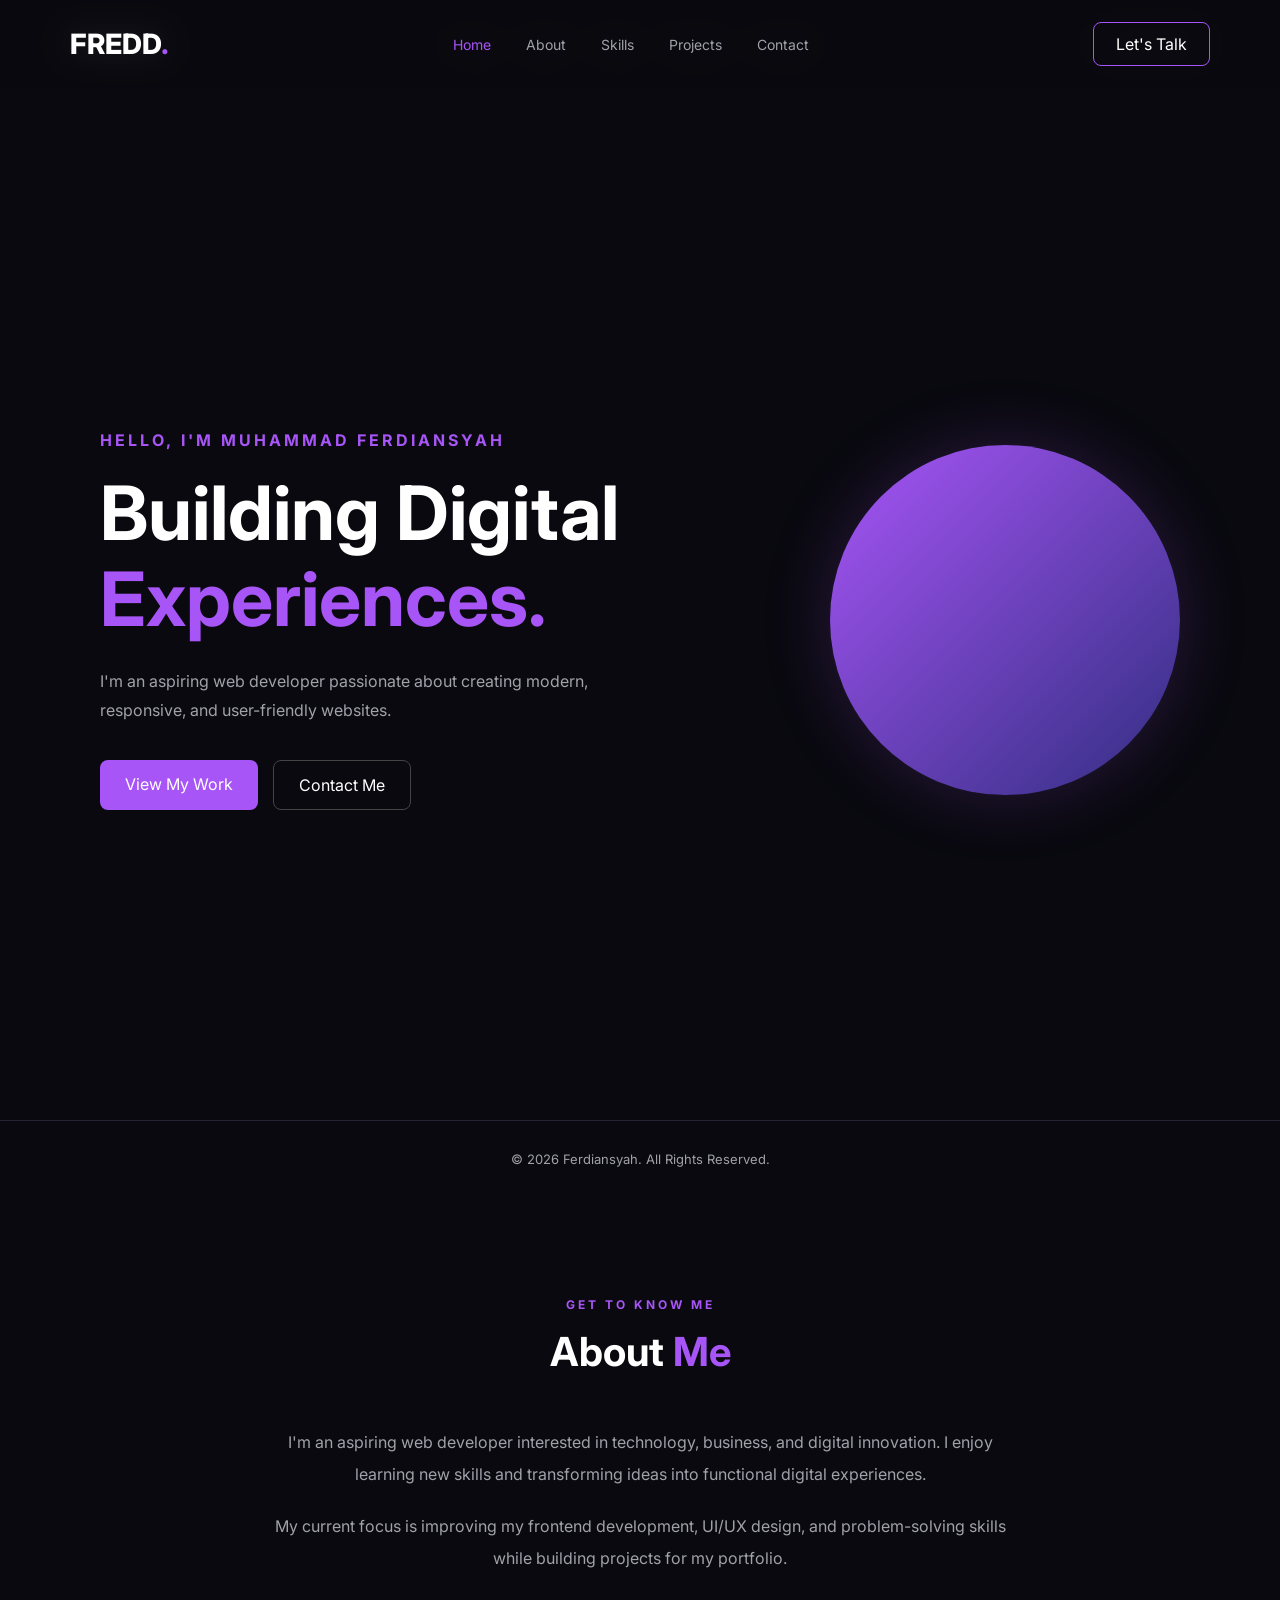
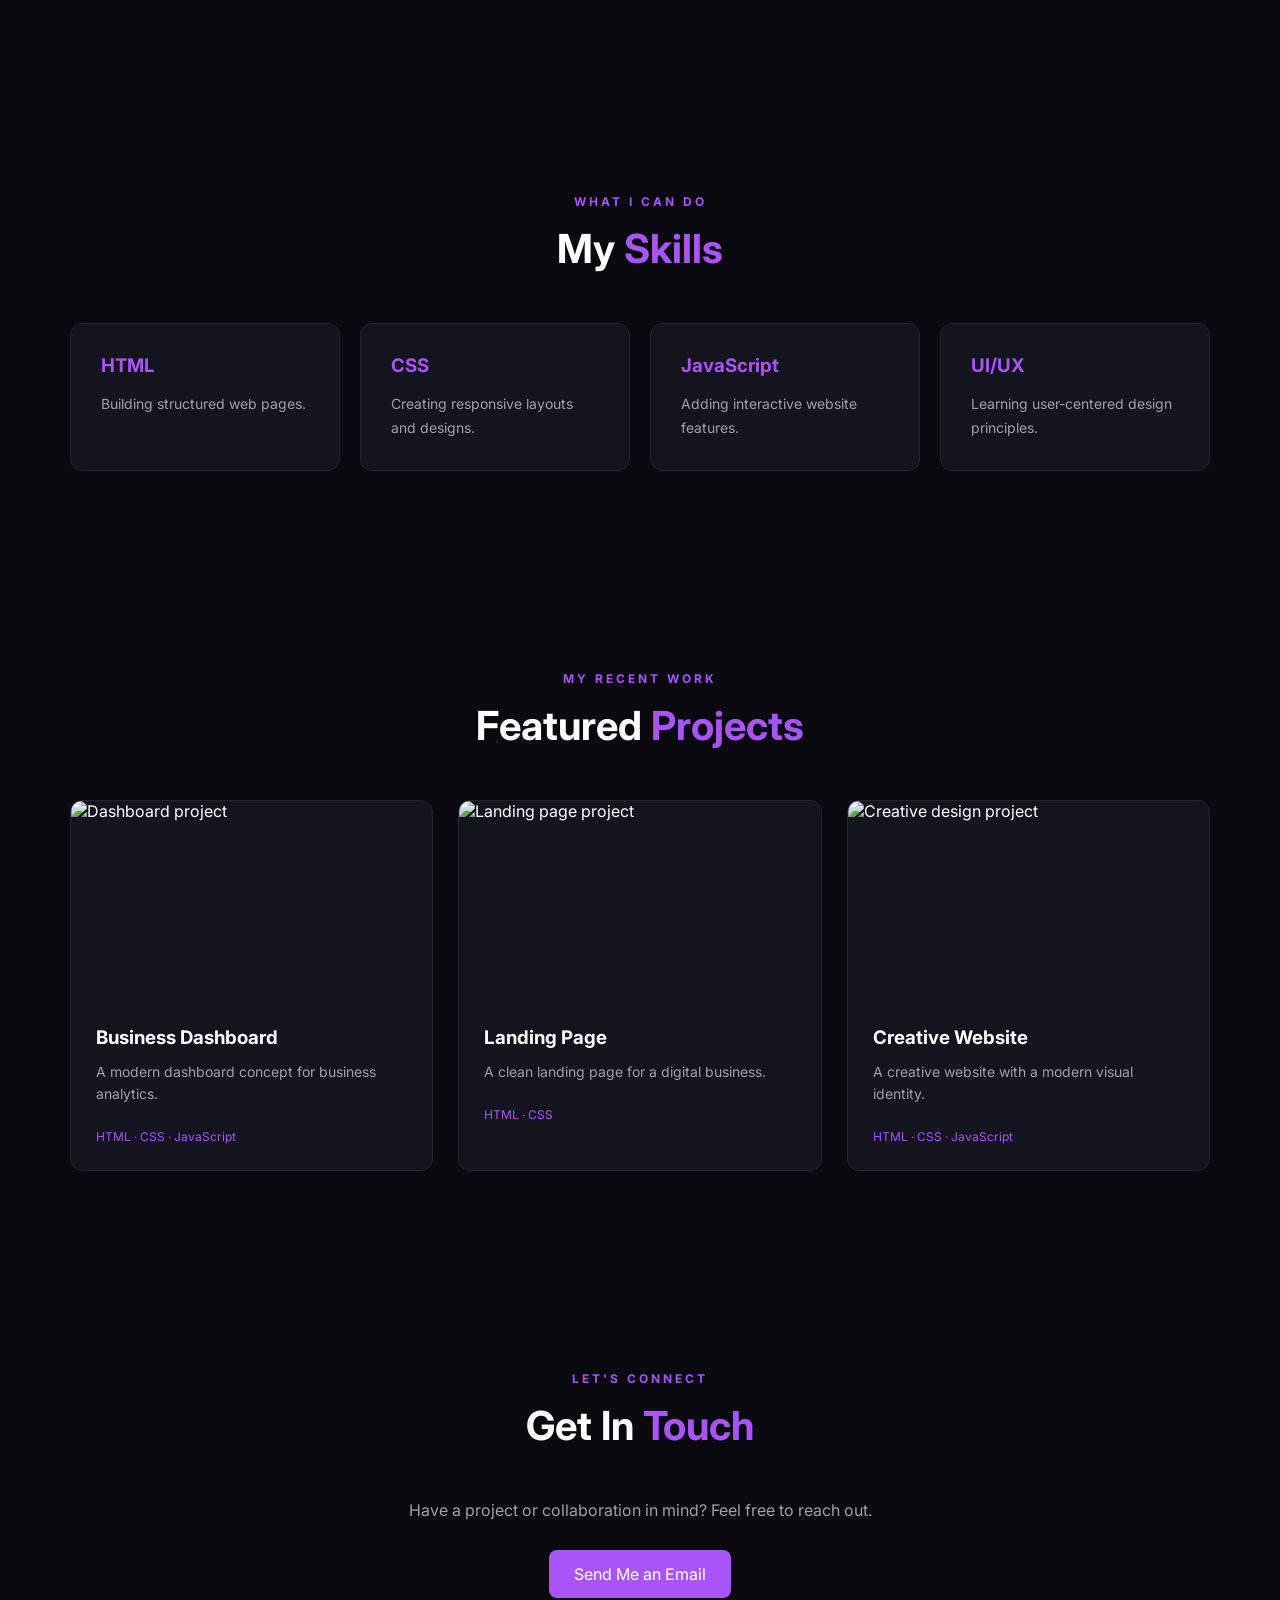
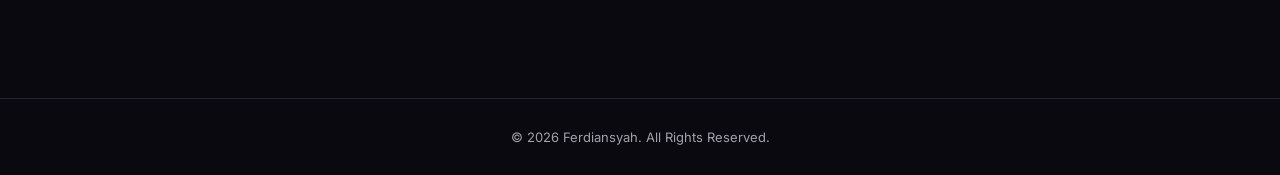
==== index.html @ d8b0e669 "Upload website files" ====
<!DOCTYPE html>
<html lang="en">
<head>
    <meta charset="UTF-8">
    <meta name="viewport" content="width=device-width, initial-scale=1.0">
    <meta name="description" content="Personal portfolio of a freelance web developer.">
    <title>My Portfolio | Web Developer</title>

    <link rel="stylesheet" href="style.css">

    <link rel="preconnect" href="https://fonts.googleapis.com">
    <link rel="preconnect" href="https://fonts.gstatic.com" crossorigin>
    <link href="https://fonts.googleapis.com/css2?family=Inter:wght@400;500;600;700;800&display=swap" rel="stylesheet">
</head>

<body>

    <!-- NAVBAR -->
    <header>
        <nav class="navbar">
            <a href="#" class="logo">FREDD<span>.</span></a>

            <ul class="nav-links" id="navLinks">
                <li><a href="#home">Home</a></li>
                <li><a href="#about">About</a></li>
                <li><a href="#skills">Skills</a></li>
                <li><a href="#projects">Projects</a></li>
                <li><a href="#contact">Contact</a></li>
            </ul>

            <a href="#contact" class="nav-button">Let's Talk</a>

            <button class="menu-toggle" id="menuToggle"
                aria-label="Toggle navigation">☰</button>
        </nav>
    </header>

<!DOCTYPE html>
<html lang="en">
<head>
    <meta charset="UTF-8">
    <meta name="viewport" content="width=device-width, initial-scale=1.0">
    <title>Home | Muhammad Ferdiansyah</title>
    <link rel="stylesheet" href="style.css">
</head>
<body>

<header>
    <nav class="navbar">
        <a href="index.html" class="logo">FREDD<span>.</span></a>

        <ul class="nav-links" id="navLinks">
            <li><a class="active" href="index.html">Home</a></li>
            <li><a href="about.html">About</a></li>
            <li><a href="skills.html">Skills</a></li>
            <li><a href="projects.html">Projects</a></li>
            <li><a href="contact.html">Contact</a></li>
        </ul>

        <a href="contact.html" class="nav-button">Let's Talk</a>
        <button class="menu-toggle" id="menuToggle">☰</button>
    </nav>
</header>

<main class="page-container">
    <section class="hero">
        <div class="hero-content">
            <p class="intro">HELLO, I'M MUHAMMAD FERDIANSYAH</p>

            <h1>
                Building Digital
                <span>Experiences.</span>
            </h1>

            <p class="hero-description">
                I'm an aspiring web developer passionate about
                creating modern, responsive, and user-friendly websites.
            </p>

            <div class="hero-buttons">
                <a href="projects.html" class="primary-btn">
                    View My Work
                </a>

                <a href="contact.html" class="secondary-btn">
                    Contact Me
                </a>
            </div>
        </div>

        <div class="hero-image">
            <div class="image-circle">
                <img src="photo/photo2.jpg" alt="My Profile">
            </div>
        </div>
    </section>
</main>

<footer>
    <p>© 2026 Ferdiansyah. All Rights Reserved.</p>
</footer>

<script src="script.js"></script>
</body>
</html>




    <!-- ABOUT -->
    <section class="about section" id="about">

        <div class="section-heading">
            <p>GET TO KNOW ME</p>
            <h2>About <span>Me</span></h2>
        </div>

        <div class="about-content">
            <p>
                I'm an aspiring web developer interested in technology,
                business, and digital innovation.

                I enjoy learning new skills and transforming ideas
                into functional digital experiences.
            </p>

            <p>
                My current focus is improving my frontend development,
                UI/UX design, and problem-solving skills while building
                projects for my portfolio.
            </p>
        </div>

    </section>

    <!-- SKILLS -->
    <section class="skills section" id="skills">

        <div class="section-heading">
            <p>WHAT I CAN DO</p>
            <h2>My <span>Skills</span></h2>
        </div>

        <div class="skills-grid">

            <div class="skill-card">
                <h3>HTML</h3>
                <p>Building structured web pages.</p>
            </div>

            <div class="skill-card">
                <h3>CSS</h3>
                <p>Creating responsive layouts and designs.</p>
            </div>

            <div class="skill-card">
                <h3>JavaScript</h3>
                <p>Adding interactive website features.</p>
            </div>

            <div class="skill-card">
                <h3>UI/UX</h3>
                <p>Learning user-centered design principles.</p>
            </div>

        </div>

    </section>

    <!-- PROJECTS -->
    <section class="projects section" id="projects">

        <div class="section-heading">
            <p>MY RECENT WORK</p>
            <h2>Featured <span>Projects</span></h2>
        </div>

        <div class="project-grid">

            <div class="project-card">
                <div class="project-image">
                    <img src="https://images.unsplash.com/photo-1460925895917-afdab827c52f?w=800"
                        alt="Dashboard project">
                </div>

                <div class="project-info">
                    <h3>Business Dashboard</h3>
                    <p>A modern dashboard concept for business analytics.</p>
                    <span>HTML · CSS · JavaScript</span>
                </div>
            </div>

            <div class="project-card">
                <div class="project-image">
                    <img src="https://images.unsplash.com/photo-1559028006-448665bd7c7f?w=800"
                        alt="Landing page project">
                </div>

                <div class="project-info">
                    <h3>Landing Page</h3>
                    <p>A clean landing page for a digital business.</p>
                    <span>HTML · CSS</span>
                </div>
            </div>

            <div class="project-card">
                <div class="project-image">
                    <img src="https://images.unsplash.com/photo-1558655146-d09347e92766?w=800"
                        alt="Creative design project">
                </div>

                <div class="project-info">
                    <h3>Creative Website</h3>
                    <p>A creative website with a modern visual identity.</p>
                    <span>HTML · CSS · JavaScript</span>
                </div>
            </div>

        </div>

    </section>

    <!-- CONTACT -->
    <section class="contact section" id="contact">

        <div class="section-heading">
            <p>LET'S CONNECT</p>
            <h2>Get In <span>Touch</span></h2>
        </div>

        <p class="contact-description">
            Have a project or collaboration in mind?
            Feel free to reach out.
        </p>


        <a href="mailto:muhammad208ferdiansyah@gmail.com?subject=Project%20Inquiry"
   class="primary-btn">
    Send Me an Email
</a>

    </section>

    <!-- FOOTER -->
    <footer>
        <p>© 2026 Ferdiansyah. All Rights Reserved.</p>
    </footer>

    <script src="script.js"></script>

</body>
</html>
---- style.css ----
/* GENERAL */

* {
    margin: 0;
    padding: 0;
    box-sizing: border-box;
    scroll-behavior: smooth;
}

body {
    font-family: 'Inter', sans-serif;
    background: #09090f;
    color: #ffffff;
}

:root {
    --purple: #a855f7;
    --dark: #09090f;
    --card: #14141f;
    --gray: #a1a1aa;
}

a {
    text-decoration: none;
    color: inherit;
}

/* NAVBAR */

header {
    position: fixed;
    width: 100%;
    top: 0;
    z-index: 1000;
    background: rgba(9, 9, 15, 0.9);
    backdrop-filter: blur(15px);
}

.navbar {
    max-width: 1200px;
    margin: auto;
    padding: 22px 30px;
    display: flex;
    justify-content: space-between;
    align-items: center;
}

.logo {
    font-size: 28px;
    font-weight: 800;
}

.logo span {
    color: var(--purple);
}

.nav-links {
    display: flex;
    list-style: none;
    gap: 35px;
}

.nav-links a {
    color: var(--gray);
    font-size: 14px;
    transition: 0.3s;
}

.nav-links a:hover {
    color: var(--purple);
}

.nav-button {
    padding: 11px 22px;
    border: 1px solid var(--purple);
    border-radius: 8px;
    color: white;
    transition: 0.3s;
}

.nav-button:hover {
    background: var(--purple);
}

.menu-toggle {
    display: none;
    color: white;
    background: none;
    border: none;
    font-size: 25px;
    cursor: pointer;
}

/* HERO */

.hero {
    min-height: 100vh;
    max-width: 1200px;
    margin: auto;
    padding: 140px 30px 80px;
    display: flex;
    align-items: center;
    justify-content: space-between;
    gap: 50px;
}

.hero-content {
    max-width: 650px;
}

.intro {
    color: var(--purple);
    font-weight: 700;
    letter-spacing: 3px;
    margin-bottom: 20px;
}

.hero h1 {
    font-size: clamp(42px, 6vw, 75px);
    line-height: 1.15;
    margin-bottom: 25px;
}

.hero h1 span,
.section-heading h2 span {
    color: var(--purple);
}

.hero-description {
    color: var(--gray);
    line-height: 1.8;
    max-width: 520px;
    margin-bottom: 35px;
}

.hero-buttons {
    display: flex;
    gap: 15px;
    flex-wrap: wrap;
}

.primary-btn,
.secondary-btn {
    display: inline-block;
    padding: 14px 25px;
    border-radius: 8px;
    transition: 0.3s;
}

.primary-btn {
    background: var(--purple);
    color: white;
}

.primary-btn:hover {
    background: #9333ea;
    transform: translateY(-3px);
}

.secondary-btn {
    border: 1px solid #444;
}

.secondary-btn:hover {
    border-color: var(--purple);
}

.hero-image {
    width: 350px;
    height: 350px;
    border-radius: 50%;
    background: linear-gradient(135deg, #a855f7, #312e81);
    padding: 8px;
    box-shadow: 0 0 70px rgba(168, 85, 247, 0.2);
    flex-shrink: 0;
}

.image-circle {
    width: 100%;
    height: 100%;
    border-radius: 50%;
    overflow: hidden;
}

.image-circle img {
    width: 100%;
    height: 100%;
    object-fit: cover;
}

/* SECTIONS */

.section {
    max-width: 1200px;
    margin: auto;
    padding: 100px 30px;
}

.section-heading {
    text-align: center;
    margin-bottom: 50px;
}

.section-heading p {
    color: var(--purple);
    font-size: 12px;
    font-weight: 700;
    letter-spacing: 3px;
    margin-bottom: 15px;
}

.section-heading h2 {
    font-size: 40px;
}

/* ABOUT */

.about-content {
    max-width: 750px;
    margin: auto;
    text-align: center;
    color: var(--gray);
    line-height: 2;
}

.about-content p {
    margin-bottom: 20px;
}

/* SKILLS */

.skills-grid {
    display: grid;
    grid-template-columns: repeat(4, 1fr);
    gap: 20px;
}

.skill-card {
    background: var(--card);
    border: 1px solid #242432;
    padding: 30px;
    border-radius: 12px;
    transition: 0.3s;
}

.skill-card:hover {
    transform: translateY(-8px);
    border-color: var(--purple);
}

.skill-card h3 {
    color: var(--purple);
    margin-bottom: 15px;
}

.skill-card p {
    color: var(--gray);
    line-height: 1.7;
    font-size: 14px;
}

/* PROJECTS */

.project-grid {
    display: grid;
    grid-template-columns: repeat(3, 1fr);
    gap: 25px;
}

.project-card {
    background: var(--card);
    border: 1px solid #242432;
    border-radius: 12px;
    overflow: hidden;
    transition: 0.3s;
}

.project-card:hover {
    transform: translateY(-8px);
    border-color: var(--purple);
}

.project-image {
    height: 200px;
    overflow: hidden;
}

.project-image img {
    width: 100%;
    height: 100%;
    object-fit: cover;
    transition: 0.4s;
}

.project-card:hover img {
    transform: scale(1.08);
}

.project-info {
    padding: 25px;
}

.project-info h3 {
    margin-bottom: 12px;
}

.project-info p {
    color: var(--gray);
    line-height: 1.6;
    font-size: 14px;
    margin-bottom: 20px;
}

.project-info span {
    color: var(--purple);
    font-size: 12px;
}

/* CONTACT */

.contact {
    text-align: center;
}

.contact-description {
    color: var(--gray);
    margin-bottom: 30px;
}

/* FOOTER */

footer {
    text-align: center;
    padding: 30px;
    border-top: 1px solid #242432;
    color: var(--gray);
    font-size: 13px;
}

/* RESPONSIVE */

@media (max-width: 850px) {

    .hero {
        flex-direction: column-reverse;
        text-align: center;
    }

    .hero-buttons {
        justify-content: center;
    }

    .hero-image {
        width: 250px;
        height: 250px;
    }

    .skills-grid {
        grid-template-columns: repeat(2, 1fr);
    }

    .project-grid {
        grid-template-columns: repeat(2, 1fr);
    }

}

@media (max-width: 600px) {

    .nav-links {
        display: none;
        position: absolute;
        top: 75px;
        left: 0;
        width: 100%;
        background: #14141f;
        flex-direction: column;
        text-align: center;
        padding: 25px;
        gap: 25px;
    }

    .nav-links.active {
        display: flex;
    }

    .nav-button {
        display: none;
    }

    .menu-toggle {
        display: block;
    }

    .skills-grid,
    .project-grid {
        grid-template-columns: 1fr;
    }

    .hero h1 {
        font-size: 42px;
    }

    .section-heading h2 {
        font-size: 32px;
    }

}

/* MULTI-PAGE LAYOUT */

.page-container {
    min-height: 80vh;
    max-width: 1200px;
    margin: auto;
    padding: 140px 30px 80px;
}

.page-intro {
    text-align: center;
    margin-bottom: 70px;
}

.page-intro h1 {
    font-size: 55px;
    margin: 15px 0;
}

.page-intro h1 span {
    color: var(--purple);
}

.page-intro > p:last-child {
    color: var(--gray);
    line-height: 1.8;
}

/* ACTIVE NAVIGATION */

.nav-links a.active {
    color: var(--purple);
}

/* ABOUT PAGE */

.about-layout {
    display: grid;
    grid-template-columns: 1fr 1.3fr;
    align-items: center;
    gap: 60px;
}

.about-photo {
    max-width: 350px;
    height: 400px;
    overflow: hidden;
    border-radius: 20px;
    border: 2px solid var(--purple);
}

.about-photo img {
    width: 100%;
    height: 100%;
    object-fit: cover;
}

.about-text h2 {
    font-size: 32px;
    margin-bottom: 25px;
}

.about-text p {
    color: var(--gray);
    line-height: 1.9;
    margin-bottom: 20px;
}

.about-text .primary-btn {
    margin-top: 15px;
}

/* SKILLS PAGE */

.skill-card span {
    display: inline-block;
    margin-top: 20px;
    color: var(--purple);
    font-size: 12px;
}

/* PROJECT PAGE */

.project-card > img {
    width: 100%;
    height: 200px;
    object-fit: cover;
}

/* CONTACT PAGE */

.contact-content {
    max-width: 650px;
    margin: auto;
}

.contact-card {
    padding: 40px;
    background: var(--card);
    border: 1px solid #242432;
    border-radius: 15px;
}

.contact-card h2 {
    margin-bottom: 30px;
}

.contact-card p {
    color: var(--gray);
    margin-top: 25px;
    margin-bottom: 8px;
}

.contact-card a {
    color: var(--purple);
    transition: 0.3s;
}

.contact-card a:hover {
    color: white;
}

/* MOBILE RESPONSIVE */

@media (max-width: 768px) {

    .about-layout {
        grid-template-columns: 1fr;
        justify-items: center;
        text-align: center;
    }

    .about-photo {
        height: 320px;
    }

    .page-intro h1 {
        font-size: 40px;
    }

}

@media (max-width: 600px) {

    .page-container {
        padding: 115px 20px 60px;
    }

    .page-intro {
        margin-bottom: 40px;
    }

    .about-photo {
        width: 100%;
        max-width: 280px;
    }

    .contact-card {
        padding: 25px;
    }

}
---- style.css ----
/* GENERAL */

* {
    margin: 0;
    padding: 0;
    box-sizing: border-box;
    scroll-behavior: smooth;
}

body {
    font-family: 'Inter', sans-serif;
    background: #09090f;
    color: #ffffff;
}

:root {
    --purple: #a855f7;
    --dark: #09090f;
    --card: #14141f;
    --gray: #a1a1aa;
}

a {
    text-decoration: none;
    color: inherit;
}

/* NAVBAR */

header {
    position: fixed;
    width: 100%;
    top: 0;
    z-index: 1000;
    background: rgba(9, 9, 15, 0.9);
    backdrop-filter: blur(15px);
}

.navbar {
    max-width: 1200px;
    margin: auto;
    padding: 22px 30px;
    display: flex;
    justify-content: space-between;
    align-items: center;
}

.logo {
    font-size: 28px;
    font-weight: 800;
}

.logo span {
    color: var(--purple);
}

.nav-links {
    display: flex;
    list-style: none;
    gap: 35px;
}

.nav-links a {
    color: var(--gray);
    font-size: 14px;
    transition: 0.3s;
}

.nav-links a:hover {
    color: var(--purple);
}

.nav-button {
    padding: 11px 22px;
    border: 1px solid var(--purple);
    border-radius: 8px;
    color: white;
    transition: 0.3s;
}

.nav-button:hover {
    background: var(--purple);
}

.menu-toggle {
    display: none;
    color: white;
    background: none;
    border: none;
    font-size: 25px;
    cursor: pointer;
}

/* HERO */

.hero {
    min-height: 100vh;
    max-width: 1200px;
    margin: auto;
    padding: 140px 30px 80px;
    display: flex;
    align-items: center;
    justify-content: space-between;
    gap: 50px;
}

.hero-content {
    max-width: 650px;
}

.intro {
    color: var(--purple);
    font-weight: 700;
    letter-spacing: 3px;
    margin-bottom: 20px;
}

.hero h1 {
    font-size: clamp(42px, 6vw, 75px);
    line-height: 1.15;
    margin-bottom: 25px;
}

.hero h1 span,
.section-heading h2 span {
    color: var(--purple);
}

.hero-description {
    color: var(--gray);
    line-height: 1.8;
    max-width: 520px;
    margin-bottom: 35px;
}

.hero-buttons {
    display: flex;
    gap: 15px;
    flex-wrap: wrap;
}

.primary-btn,
.secondary-btn {
    display: inline-block;
    padding: 14px 25px;
    border-radius: 8px;
    transition: 0.3s;
}

.primary-btn {
    background: var(--purple);
    color: white;
}

.primary-btn:hover {
    background: #9333ea;
    transform: translateY(-3px);
}

.secondary-btn {
    border: 1px solid #444;
}

.secondary-btn:hover {
    border-color: var(--purple);
}

.hero-image {
    width: 350px;
    height: 350px;
    border-radius: 50%;
    background: linear-gradient(135deg, #a855f7, #312e81);
    padding: 8px;
    box-shadow: 0 0 70px rgba(168, 85, 247, 0.2);
    flex-shrink: 0;
}

.image-circle {
    width: 100%;
    height: 100%;
    border-radius: 50%;
    overflow: hidden;
}

.image-circle img {
    width: 100%;
    height: 100%;
    object-fit: cover;
}

/* SECTIONS */

.section {
    max-width: 1200px;
    margin: auto;
    padding: 100px 30px;
}

.section-heading {
    text-align: center;
    margin-bottom: 50px;
}

.section-heading p {
    color: var(--purple);
    font-size: 12px;
    font-weight: 700;
    letter-spacing: 3px;
    margin-bottom: 15px;
}

.section-heading h2 {
    font-size: 40px;
}

/* ABOUT */

.about-content {
    max-width: 750px;
    margin: auto;
    text-align: center;
    color: var(--gray);
    line-height: 2;
}

.about-content p {
    margin-bottom: 20px;
}

/* SKILLS */

.skills-grid {
    display: grid;
    grid-template-columns: repeat(4, 1fr);
    gap: 20px;
}

.skill-card {
    background: var(--card);
    border: 1px solid #242432;
    padding: 30px;
    border-radius: 12px;
    transition: 0.3s;
}

.skill-card:hover {
    transform: translateY(-8px);
    border-color: var(--purple);
}

.skill-card h3 {
    color: var(--purple);
    margin-bottom: 15px;
}

.skill-card p {
    color: var(--gray);
    line-height: 1.7;
    font-size: 14px;
}

/* PROJECTS */

.project-grid {
    display: grid;
    grid-template-columns: repeat(3, 1fr);
    gap: 25px;
}

.project-card {
    background: var(--card);
    border: 1px solid #242432;
    border-radius: 12px;
    overflow: hidden;
    transition: 0.3s;
}

.project-card:hover {
    transform: translateY(-8px);
    border-color: var(--purple);
}

.project-image {
    height: 200px;
    overflow: hidden;
}

.project-image img {
    width: 100%;
    height: 100%;
    object-fit: cover;
    transition: 0.4s;
}

.project-card:hover img {
    transform: scale(1.08);
}

.project-info {
    padding: 25px;
}

.project-info h3 {
    margin-bottom: 12px;
}

.project-info p {
    color: var(--gray);
    line-height: 1.6;
    font-size: 14px;
    margin-bottom: 20px;
}

.project-info span {
    color: var(--purple);
    font-size: 12px;
}

/* CONTACT */

.contact {
    text-align: center;
}

.contact-description {
    color: var(--gray);
    margin-bottom: 30px;
}

/* FOOTER */

footer {
    text-align: center;
    padding: 30px;
    border-top: 1px solid #242432;
    color: var(--gray);
    font-size: 13px;
}

/* RESPONSIVE */

@media (max-width: 850px) {

    .hero {
        flex-direction: column-reverse;
        text-align: center;
    }

    .hero-buttons {
        justify-content: center;
    }

    .hero-image {
        width: 250px;
        height: 250px;
    }

    .skills-grid {
        grid-template-columns: repeat(2, 1fr);
    }

    .project-grid {
        grid-template-columns: repeat(2, 1fr);
    }

}

@media (max-width: 600px) {

    .nav-links {
        display: none;
        position: absolute;
        top: 75px;
        left: 0;
        width: 100%;
        background: #14141f;
        flex-direction: column;
        text-align: center;
        padding: 25px;
        gap: 25px;
    }

    .nav-links.active {
        display: flex;
    }

    .nav-button {
        display: none;
    }

    .menu-toggle {
        display: block;
    }

    .skills-grid,
    .project-grid {
        grid-template-columns: 1fr;
    }

    .hero h1 {
        font-size: 42px;
    }

    .section-heading h2 {
        font-size: 32px;
    }

}

/* MULTI-PAGE LAYOUT */

.page-container {
    min-height: 80vh;
    max-width: 1200px;
    margin: auto;
    padding: 140px 30px 80px;
}

.page-intro {
    text-align: center;
    margin-bottom: 70px;
}

.page-intro h1 {
    font-size: 55px;
    margin: 15px 0;
}

.page-intro h1 span {
    color: var(--purple);
}

.page-intro > p:last-child {
    color: var(--gray);
    line-height: 1.8;
}

/* ACTIVE NAVIGATION */

.nav-links a.active {
    color: var(--purple);
}

/* ABOUT PAGE */

.about-layout {
    display: grid;
    grid-template-columns: 1fr 1.3fr;
    align-items: center;
    gap: 60px;
}

.about-photo {
    max-width: 350px;
    height: 400px;
    overflow: hidden;
    border-radius: 20px;
    border: 2px solid var(--purple);
}

.about-photo img {
    width: 100%;
    height: 100%;
    object-fit: cover;
}

.about-text h2 {
    font-size: 32px;
    margin-bottom: 25px;
}

.about-text p {
    color: var(--gray);
    line-height: 1.9;
    margin-bottom: 20px;
}

.about-text .primary-btn {
    margin-top: 15px;
}

/* SKILLS PAGE */

.skill-card span {
    display: inline-block;
    margin-top: 20px;
    color: var(--purple);
    font-size: 12px;
}

/* PROJECT PAGE */

.project-card > img {
    width: 100%;
    height: 200px;
    object-fit: cover;
}

/* CONTACT PAGE */

.contact-content {
    max-width: 650px;
    margin: auto;
}

.contact-card {
    padding: 40px;
    background: var(--card);
    border: 1px solid #242432;
    border-radius: 15px;
}

.contact-card h2 {
    margin-bottom: 30px;
}

.contact-card p {
    color: var(--gray);
    margin-top: 25px;
    margin-bottom: 8px;
}

.contact-card a {
    color: var(--purple);
    transition: 0.3s;
}

.contact-card a:hover {
    color: white;
}

/* MOBILE RESPONSIVE */

@media (max-width: 768px) {

    .about-layout {
        grid-template-columns: 1fr;
        justify-items: center;
        text-align: center;
    }

    .about-photo {
        height: 320px;
    }

    .page-intro h1 {
        font-size: 40px;
    }

}

@media (max-width: 600px) {

    .page-container {
        padding: 115px 20px 60px;
    }

    .page-intro {
        margin-bottom: 40px;
    }

    .about-photo {
        width: 100%;
        max-width: 280px;
    }

    .contact-card {
        padding: 25px;
    }

}
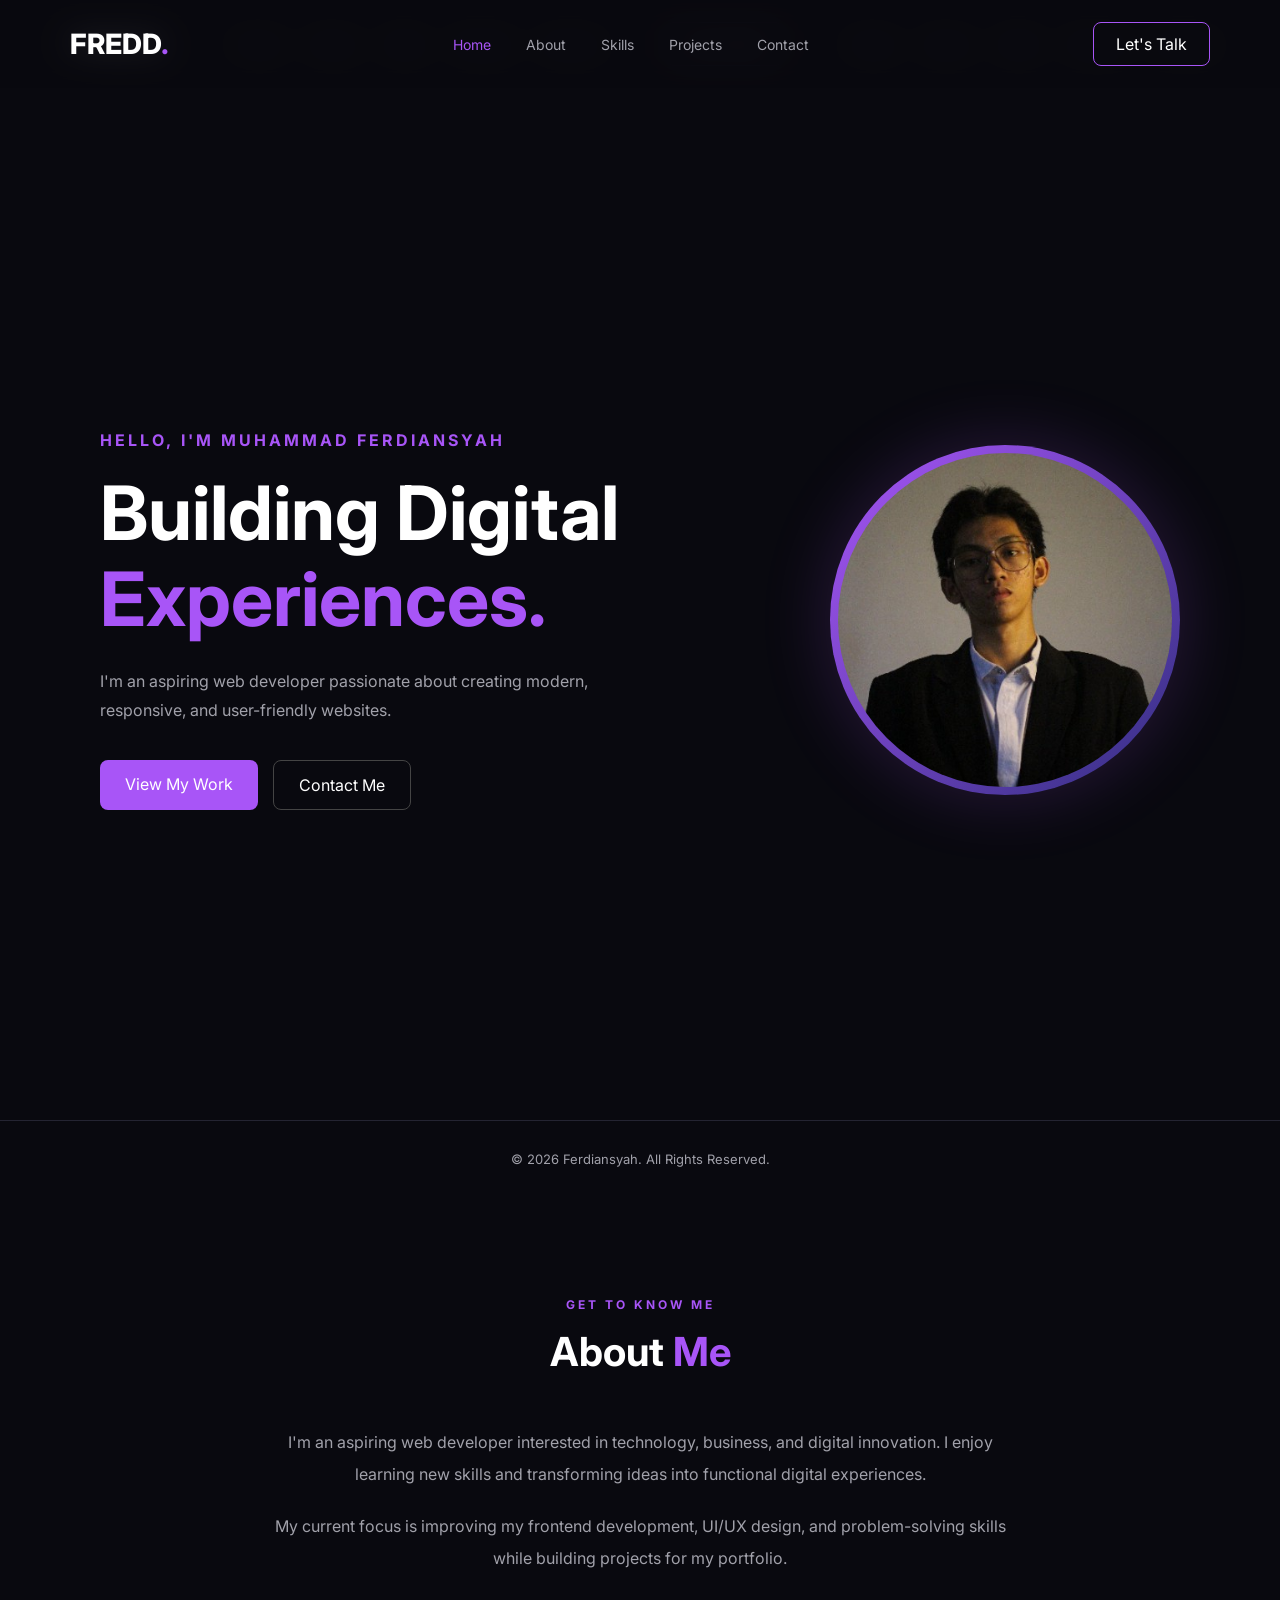
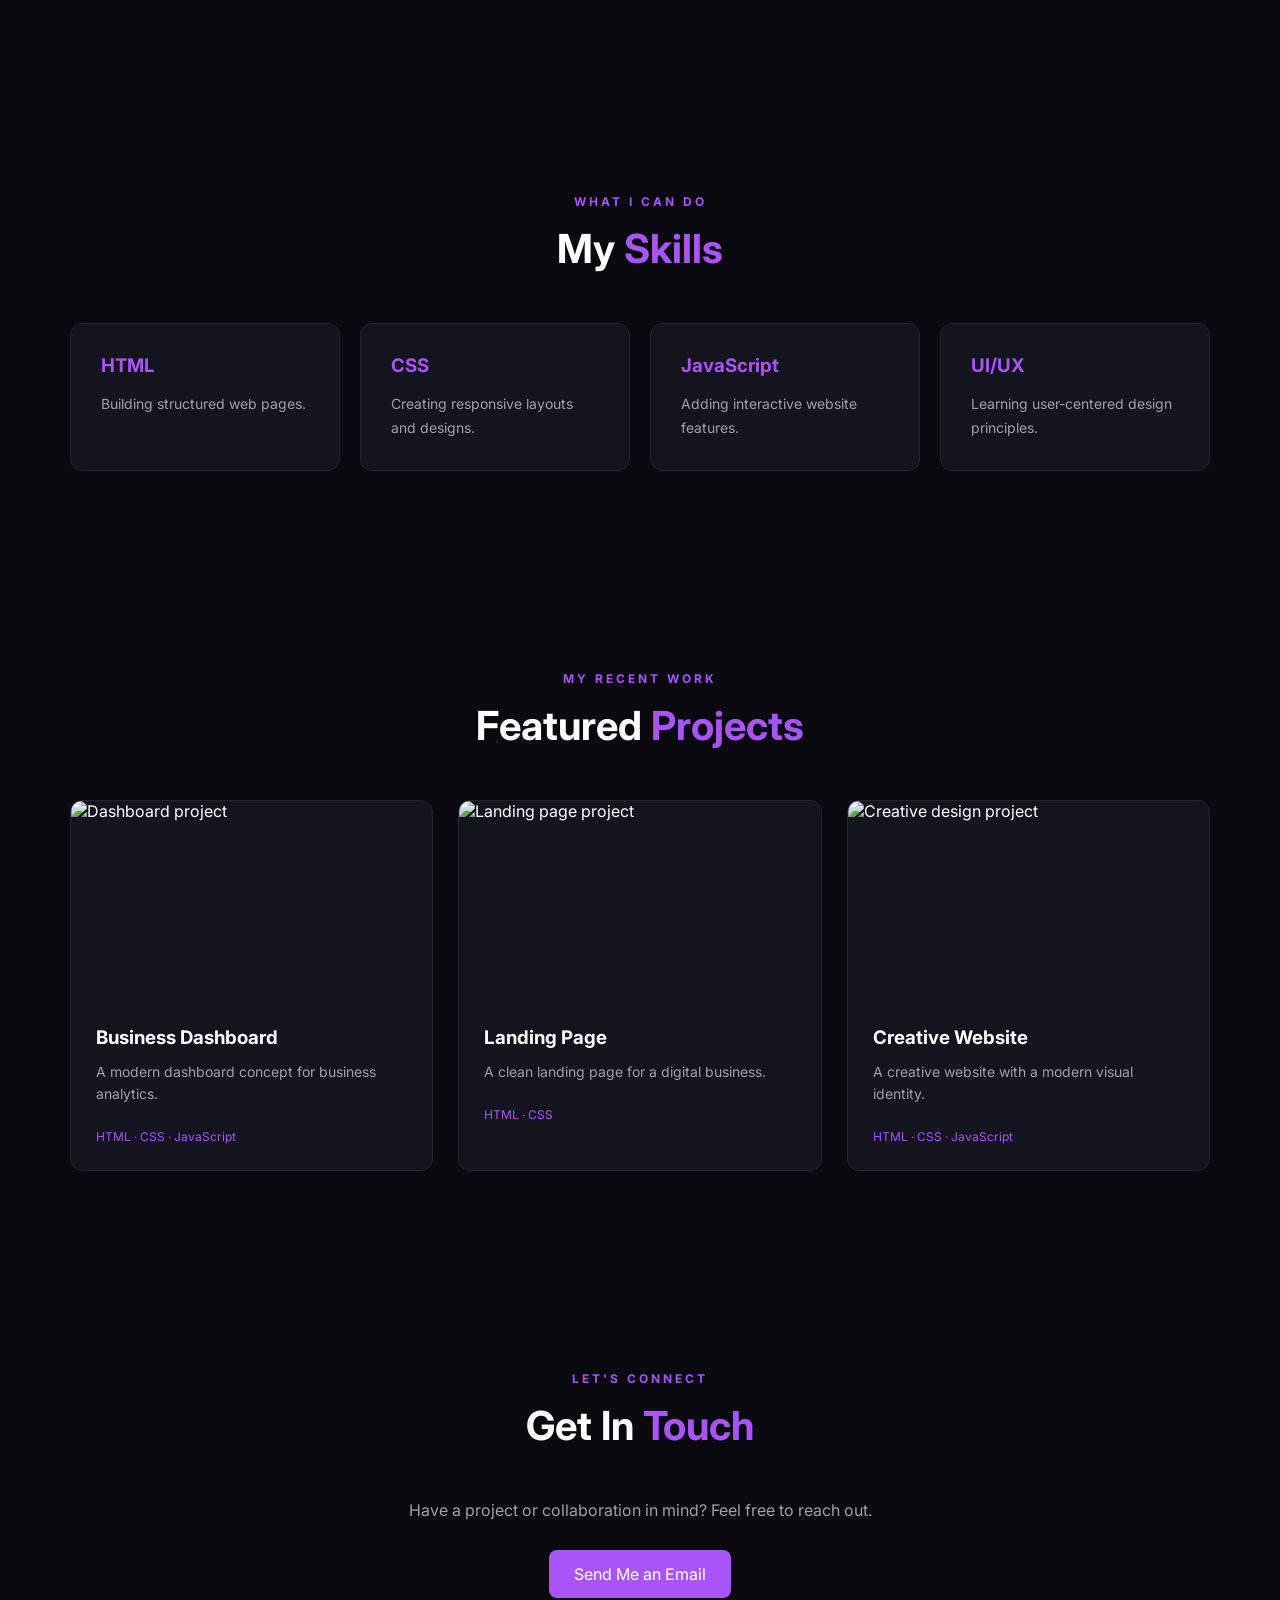
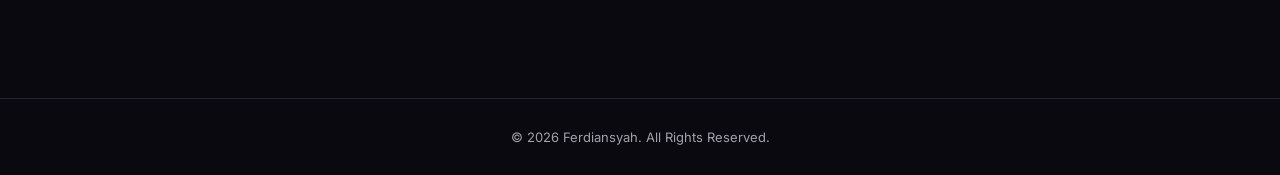
==== commit 38c53ef0: "Upload website files" ====
--- a/index.html
+++ b/index.html
@@ -33,6 +33,13 @@
 
             <button class="menu-toggle" id="menuToggle"
                 aria-label="Toggle navigation">☰</button>
+            <ul class="nav-links" id="navLinks">
+                <li><a href="index.html">Home</a></li>
+                <li><a href="about.html">About</a></li>
+                <li><a href="skills.html">Skills</a></li>
+                <li><a href="projects.html">Projects</a></li>
+                <li><a href="contact.html">Contact</a></li>
+            </ul>
         </nav>
     </header>
 
@@ -50,13 +57,13 @@
     <nav class="navbar">
         <a href="index.html" class="logo">FREDD<span>.</span></a>
 
-        <ul class="nav-links" id="navLinks">
-            <li><a class="active" href="index.html">Home</a></li>
-            <li><a href="about.html">About</a></li>
-            <li><a href="skills.html">Skills</a></li>
-            <li><a href="projects.html">Projects</a></li>
-            <li><a href="contact.html">Contact</a></li>
-        </ul>
+<ul class="nav-links" id="navLinks">
+    <li><a class="active" href="index.html">Home</a></li>
+    <li><a href="about.html">About</a></li>
+    <li><a href="skills.html">Skills</a></li>
+    <li><a href="projects.html">Projects</a></li>
+    <li><a href="contact.html">Contact</a></li>
+ </ul>
 
         <a href="contact.html" class="nav-button">Let's Talk</a>
         <button class="menu-toggle" id="menuToggle">☰</button>
@@ -91,7 +98,7 @@
 
         <div class="hero-image">
             <div class="image-circle">
-                <img src="photo/photo2.jpg" alt="My Profile">
+                <img src="assets/photo2.jpg" alt="My Profile">
             </div>
         </div>
     </section>
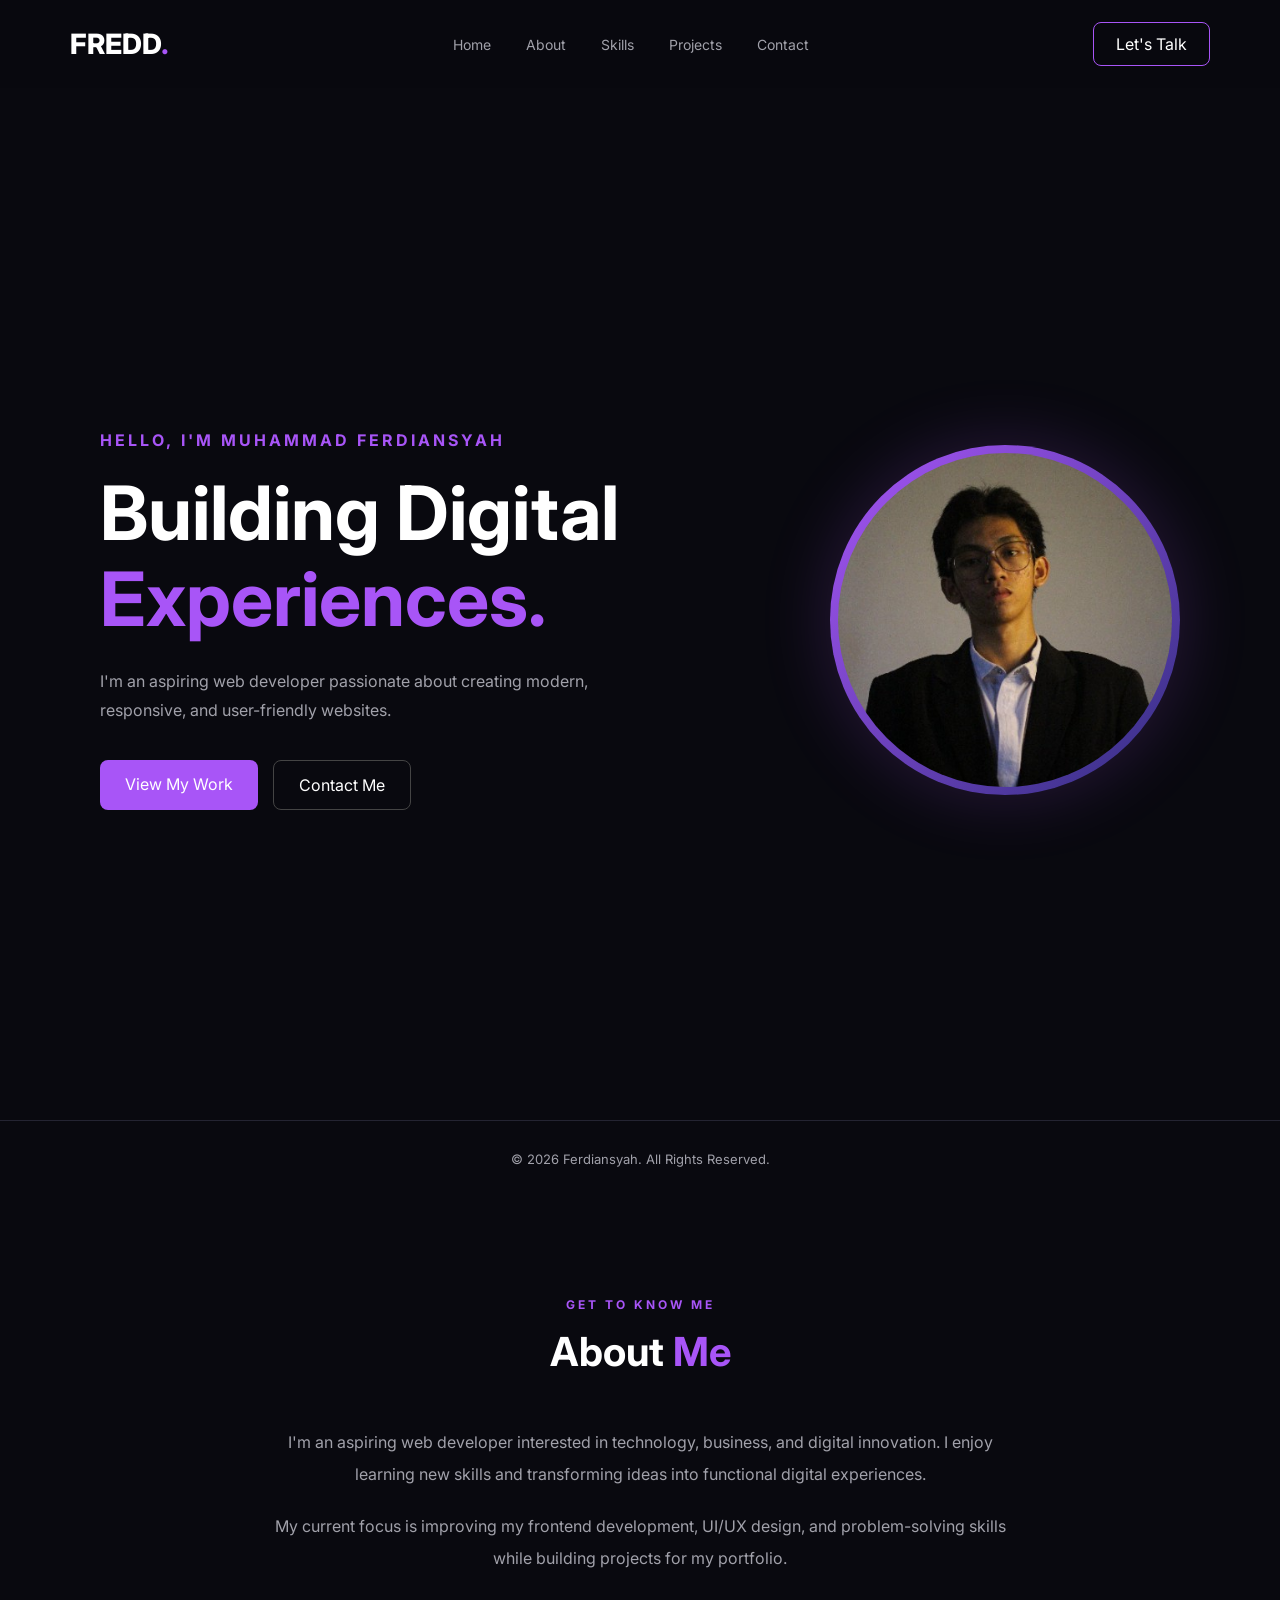
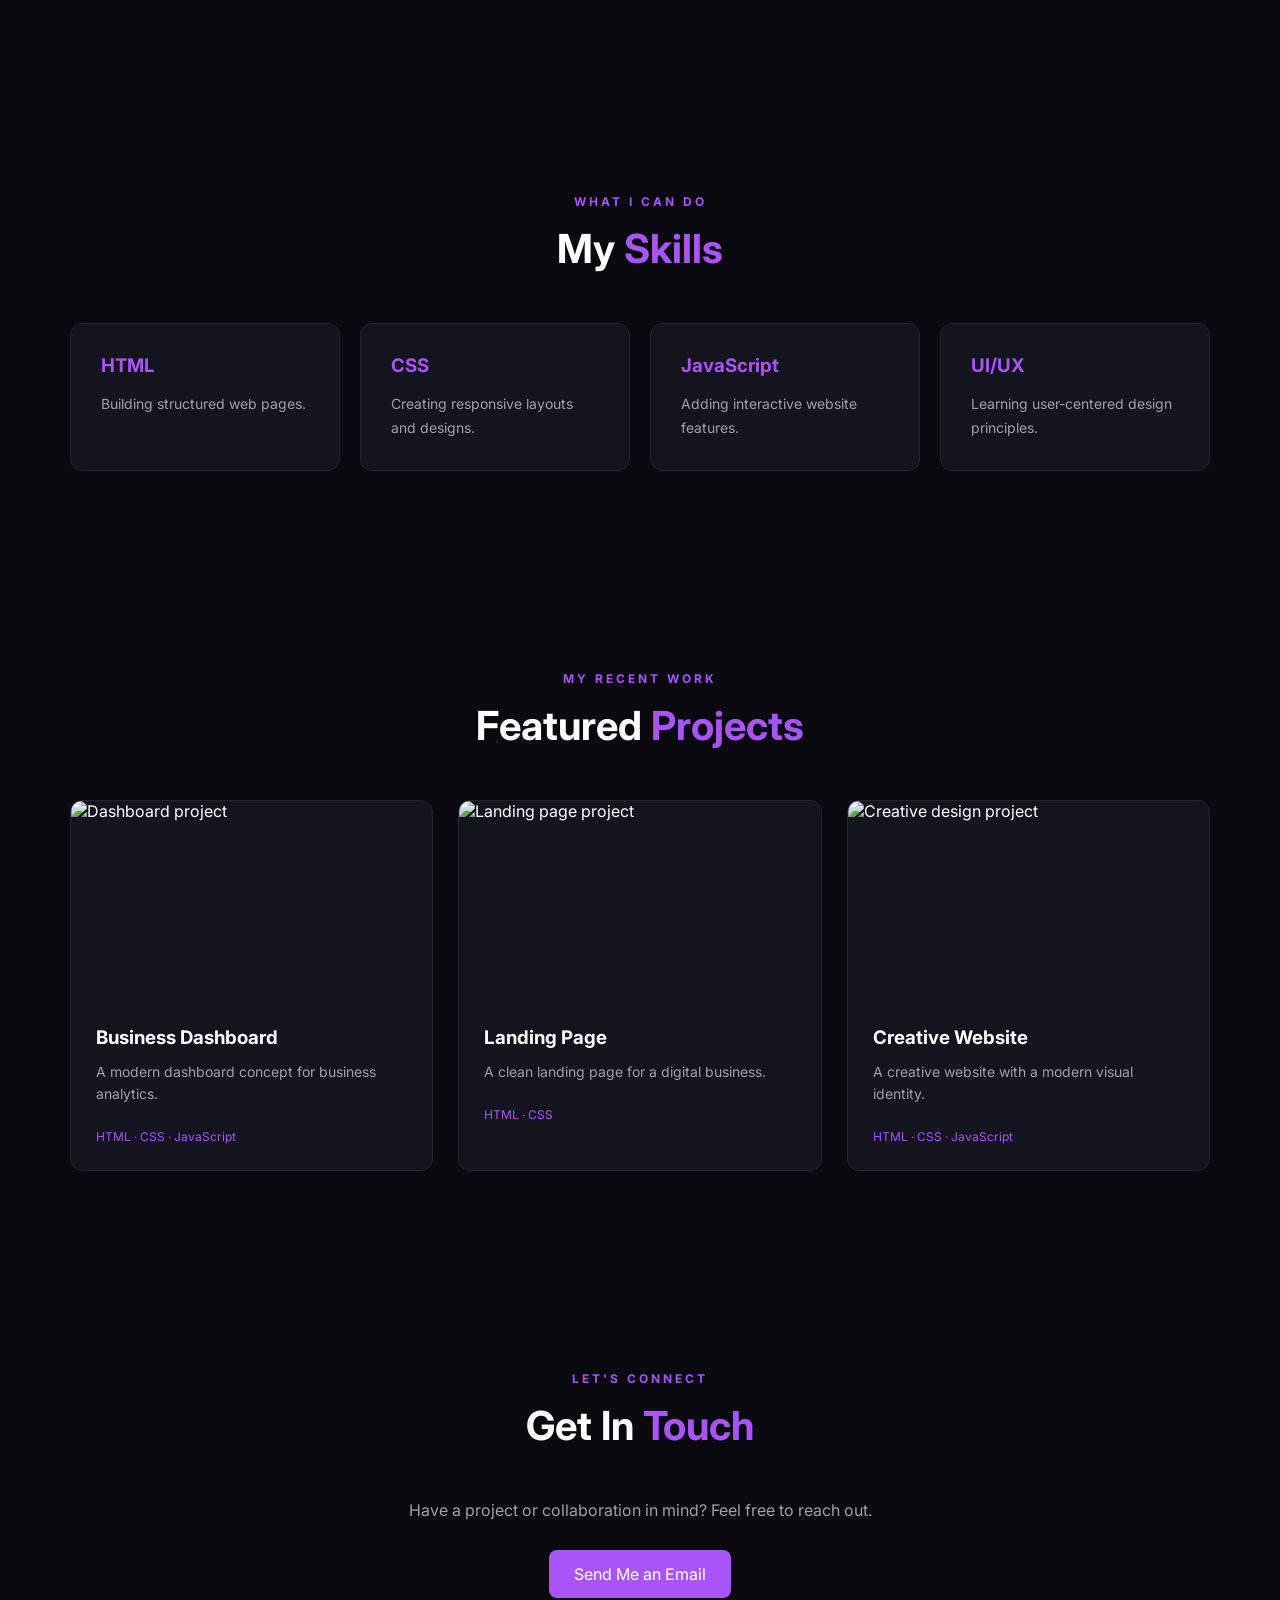
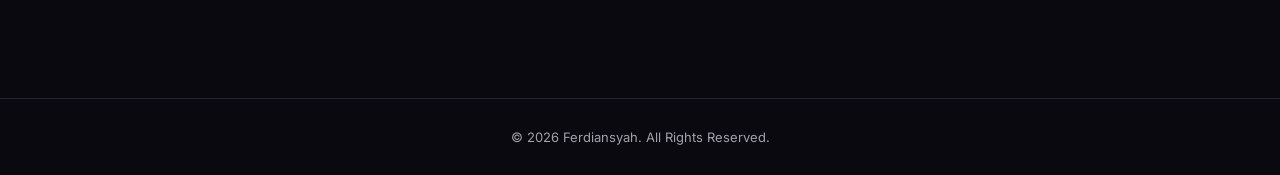
==== commit 8f9aec94: "Upload website file" ====
--- a/index.html
+++ b/index.html
@@ -16,32 +16,7 @@
 
 <body>
 
-    <!-- NAVBAR -->
-    <header>
-        <nav class="navbar">
-            <a href="#" class="logo">FREDD<span>.</span></a>
-
-            <ul class="nav-links" id="navLinks">
-                <li><a href="#home">Home</a></li>
-                <li><a href="#about">About</a></li>
-                <li><a href="#skills">Skills</a></li>
-                <li><a href="#projects">Projects</a></li>
-                <li><a href="#contact">Contact</a></li>
-            </ul>
-
-            <a href="#contact" class="nav-button">Let's Talk</a>
-
-            <button class="menu-toggle" id="menuToggle"
-                aria-label="Toggle navigation">☰</button>
-            <ul class="nav-links" id="navLinks">
-                <li><a href="index.html">Home</a></li>
-                <li><a href="about.html">About</a></li>
-                <li><a href="skills.html">Skills</a></li>
-                <li><a href="projects.html">Projects</a></li>
-                <li><a href="contact.html">Contact</a></li>
-            </ul>
-        </nav>
-    </header>
+    
 
 <!DOCTYPE html>
 <html lang="en">
@@ -53,22 +28,38 @@
 </head>
 <body>
 
+
+<!-- NAVBAR -->
 <header>
     <nav class="navbar">
-        <a href="index.html" class="logo">FREDD<span>.</span></a>
-
-<ul class="nav-links" id="navLinks">
-    <li><a class="active" href="index.html">Home</a></li>
-    <li><a href="about.html">About</a></li>
-    <li><a href="skills.html">Skills</a></li>
-    <li><a href="projects.html">Projects</a></li>
-    <li><a href="contact.html">Contact</a></li>
- </ul>
-
-        <a href="contact.html" class="nav-button">Let's Talk</a>
-        <button class="menu-toggle" id="menuToggle">☰</button>
+
+        <a href="index.html" class="logo">
+            FREDD<span>.</span>
+        </a>
+
+        <ul class="nav-links" id="navLinks">
+            <li><a href="index.html">Home</a></li>
+            <li><a href="about.html">About</a></li>
+            <li><a href="skills.html">Skills</a></li>
+            <li><a href="projects.html">Projects</a></li>
+            <li><a href="contact.html">Contact</a></li>
+        </ul>
+
+        <a href="contact.html" class="nav-button">
+            Let's Talk
+        </a>
+
+        <button
+            class="menu-toggle"
+            id="menuToggle"
+            aria-label="Toggle navigation"
+            aria-expanded="false">
+            ☰
+        </button>
+
     </nav>
 </header>
+
 
 <main class="page-container">
     <section class="hero">
